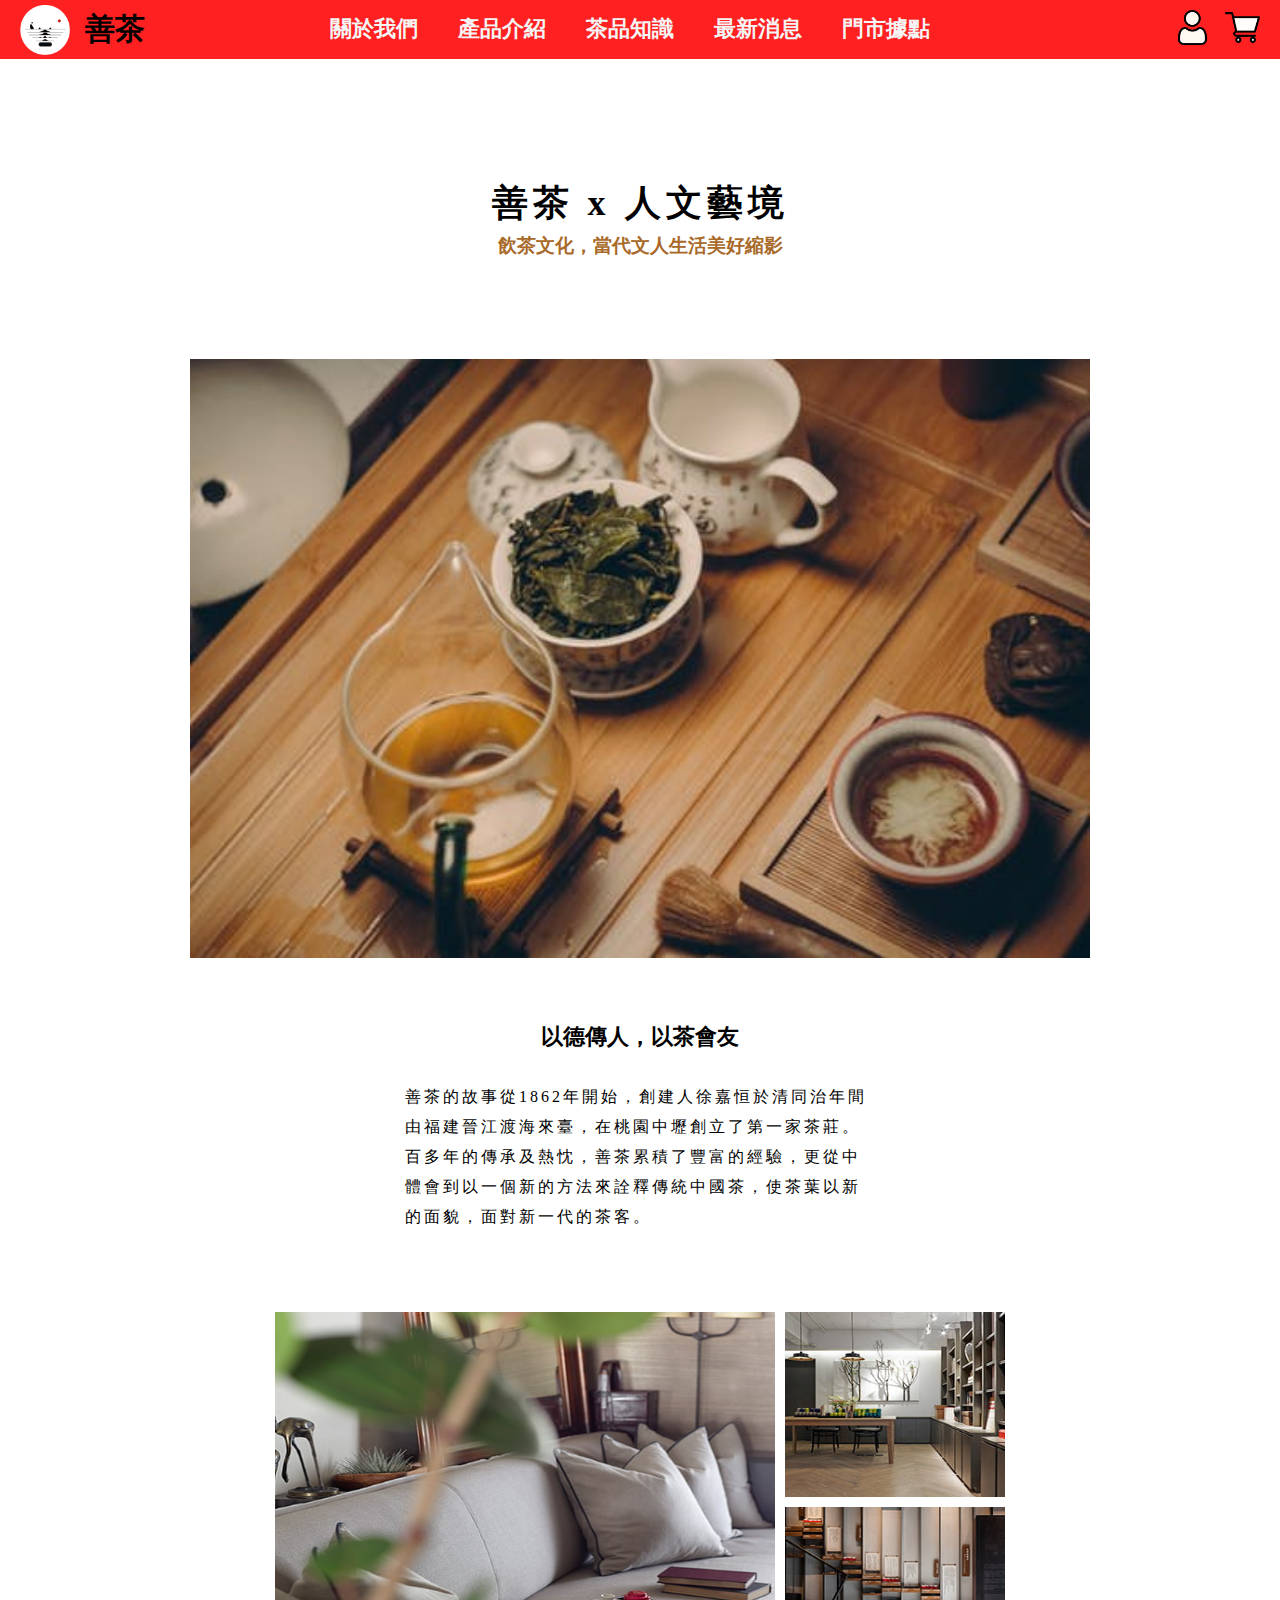
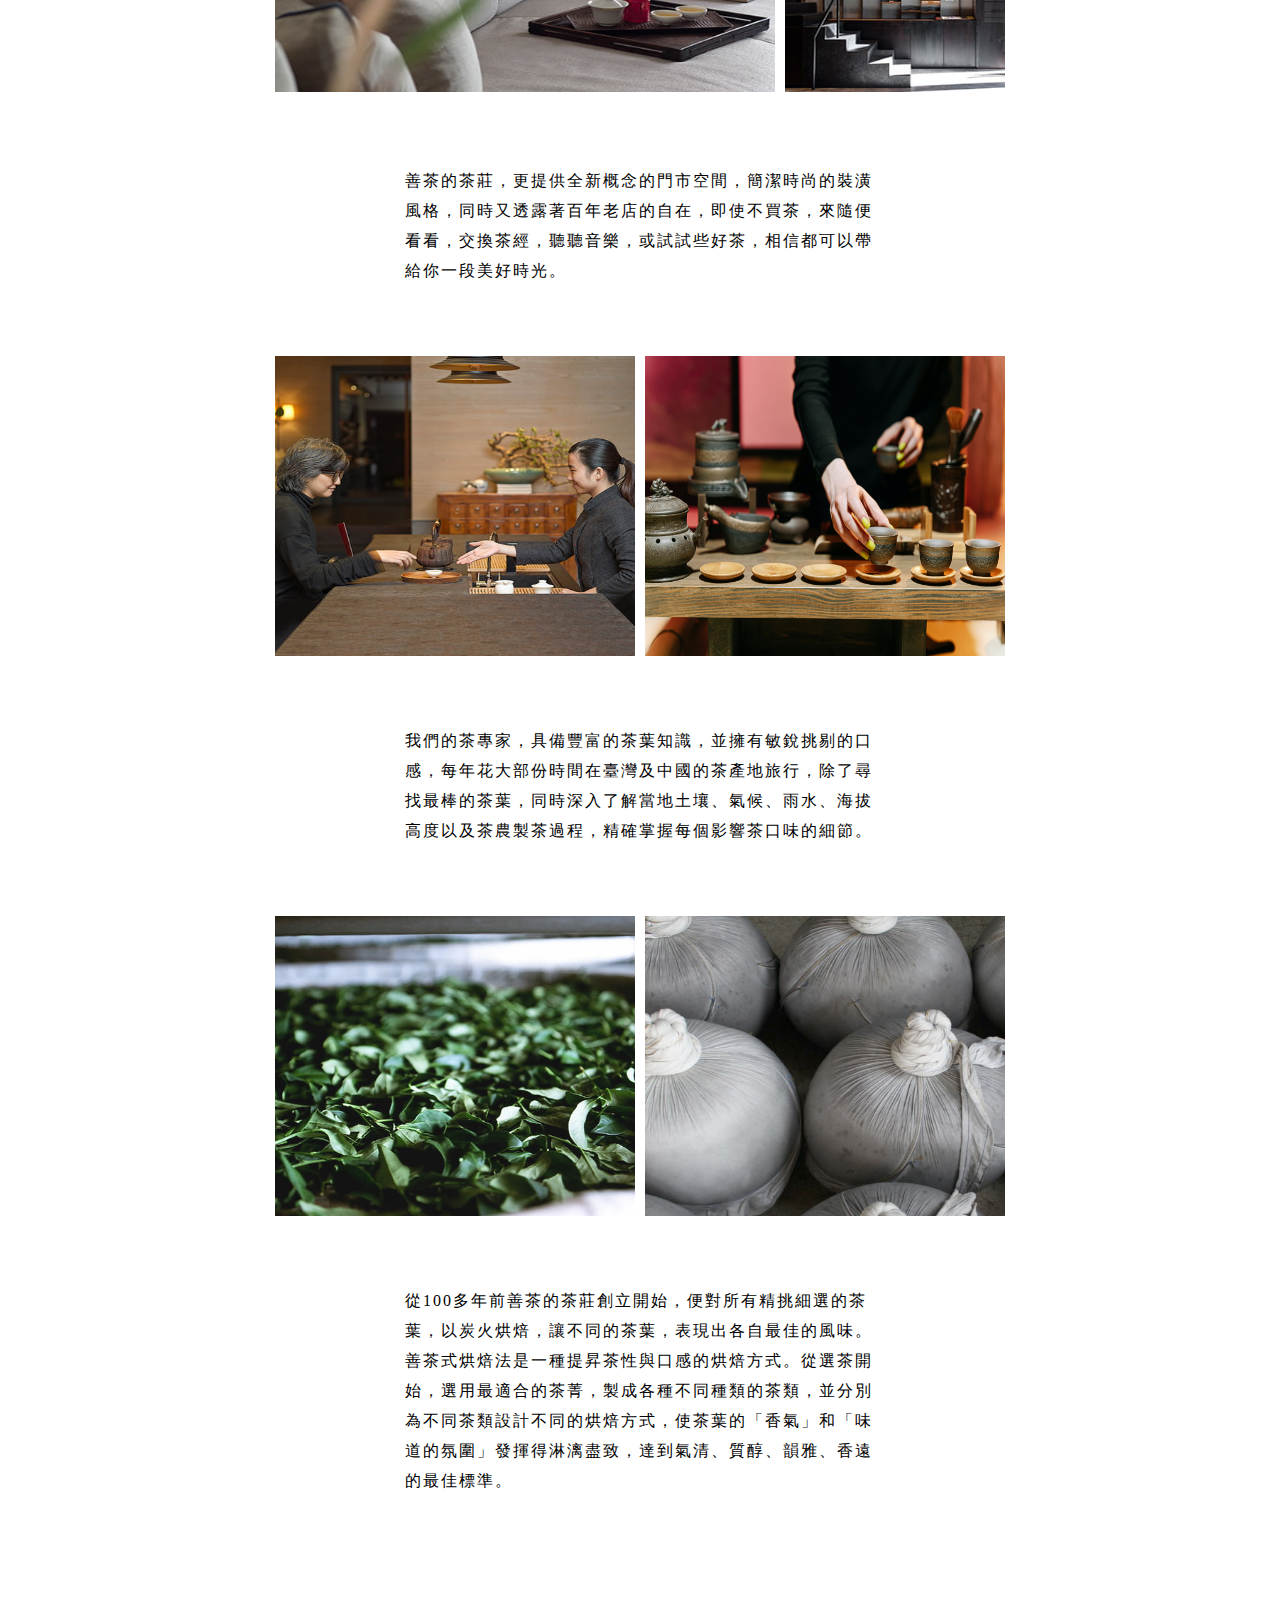
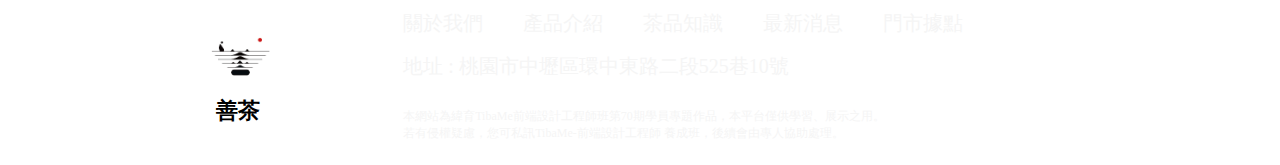
==== about us.html @ 9e565210 "個專" ====
<!DOCTYPE html>
<html lang="en">
<head>
    <meta charset="UTF-8">
    <meta http-equiv="X-UA-Compatible" content="IE=edge">
    <meta name="viewport" content="width=device-width, initial-scale=1.0">
    <title>善茶官方網站 | 關於我們</title>
    <style>
        
        *{
            margin: 0;
            padding: 0;
        }

        .nav_bar{
            color: inherit;
            text-decoration: none;
        }

        .guided{
            display: flex;
            align-items: center;
            justify-content: space-between;
            background-color: rgba(255, 0, 0, 0.87);
        }

        .logo{
            display: flex;
            margin-left: 20px;
            align-items: center;
            gap: 15px;
        }

        .logo > a >img{
            width: 50px;
            padding-top: 5px;
        }

        .logo h1{
            font-family: 標楷體;
            font-size: 30px;
        }

        .guided_list{
            display: flex;
            list-style: none;
            gap: 40px;
            margin-right: 60px;
        }

        .guided_list a{
            color: inherit;
            text-decoration: none;
            color: whitesmoke;
            font-size: 22px;
            font-weight: bold;
            display: block;
            
        }

        .guided_list  a:hover{
            background-color: rgba(0, 0, 0, 0.329);
        }

        .user{
            display: flex;
            margin-right: 20px;
            gap: 15px;
        }
        .user > a > img{
            width: 35px;
        }

        .title > h1{
            font-family: 微軟正黑體;
            font-size: 36px;
            text-align: center;
            margin-top: 120px;
            letter-spacing: 5px;
        }

        .title > h3{
            text-align: center;
            color: rgb(168, 105, 41);
            margin-top: 5px;
        }

        .title_pic{
            text-align: center;
            margin-top: 100px;
        }

        .title_pic > img{
            width: 900px;
        }
   
        .text_about > h3{
            font-size: 22px;
            text-align: center;
            margin-top: 60px;
        }

        .text_about > p{
            width: 470px;
            margin: auto;
            margin-top: 30px;
            line-height: 30px;
            letter-spacing: 3px;
        }

        .storefront_photo{
            display:flex;
            justify-content: center;
            margin-top: 80px;
            
        }

        .storefrontphoto_01 > img{
            width: 500px;
            height: 380px;
        }

        .storefrontphoto_02{
            flex-direction: column;
            display:inline-flex;
            margin-left: 10px;
            gap: 10px;
        }

        .storefrontphoto_02 > img{
            width: 220px;
            height: 185px;
        }

        .text{
            width: 470px;
            margin: auto;
            margin-top: 70px;
            line-height: 30px;
            letter-spacing: 2px;
        }

        .expert{
            display: flex;
            justify-content: center;
            margin-top: 70px;
            gap: 10px;
        }

        .expert > img{
            width: 360px;
            height: 300px;
            
        }

        .tea{
            display: flex;
            justify-content: center;
            margin-top: 70px;
            gap: 10px;
        }

        .tea > img{
            width: 360px;
            height: 300px;
        }

        .footer{
            display: flex;
            background-image: url(背景圖01.jpg);
            margin-top: 80px;
            width: 100%;
        }

        .footer_logo{
            width: 25%;
            text-align: center;
        }

        .footer_logo > img{
            width: 70px;
            margin-top: 13%;
            padding-left: 50%;
        }

        .footer_logo > p{
            font-size: 22px;
            font-family: 標楷體;
            font-weight: bold;
            padding: 5px;
            padding-left: 50%;
        }
        
        .footer_items{
            padding-left: 6.5%;
        }

        .footer_list {
            display: flex;
            list-style: none;
            gap: 40px;
            margin-top: 6%;
        }

        .footer_list a {
            color: inherit;
            text-decoration: none;
            color: whitesmoke;
            font-size: 20px;
            display: block;
        }

        .address{
            color: whitesmoke;
            font-size: 20px;
            margin-top: 3%;
        }

        .note{
            color: whitesmoke;
            font-size: 12px;
            margin-top: 5%;
            margin-bottom: 4%;
        }
    </style>
</head>
<body>
    
    <nav class="nav_bar">
        <ul class="guided">
            <div class="logo">
                <a href="http://127.0.0.1:5500/CFD103-15/home.html"><img src="善茶LOGO.png" alt="logo"></a>
                <h1>善茶</h1>
            </div>
            <div class="guided_list">
                <li><a href="http://127.0.0.1:5500/CFD103-15/about%20us.html">關於我們</a></li>
                <li><a href="http://127.0.0.1:5500/CFD103-15/product.html">產品介紹</a></li>
                <li><a href="http://127.0.0.1:5500/CFD103-15/knowledge.html">茶品知識</a></li>
                <li><a href="http://127.0.0.1:5500/CFD103-15/news.html">最新消息</a></li>
                <li><a href="http://127.0.0.1:5500/CFD103-15/address.html">門市據點</a></li>
            </div>
            <div class="user">
                <a href="http://127.0.0.1:5500/CFD103-15/home.html"><img src="user.png" alt="user"></a>
                <a href="http://127.0.0.1:5500/CFD103-15/home.html"><img src="shopping-car.png" alt="shopping-car"></a>
            </div>
        </ul>
    </nav>

    <div class="title">
        <h1>善茶 x 人文藝境</h1>
        <h3>飲茶文化，當代文人生活美好縮影</h3>
    </div>

    <div class="title_pic">
        <img src="意境照.jpeg" alt="意境照">
    </div>

    <div class="text_about">
        <h3>以德傳人，以茶會友</h3>
        <p>善茶的故事從1862年開始，創建人徐嘉恒於清同治年間由福建晉江渡海來臺，在桃園中壢創立了第一家茶莊。百多年的傳承及熱忱，善茶累積了豐富的經驗，更從中體會到以一個新的方法來詮釋傳統中國茶，使茶葉以新的面貌，面對新一代的茶客。</p>
    </div>

    <div class="storefront_photo">
        <div class="storefrontphoto_01"><img src="店面照01.jpg" alt="店面照01"></div>
        <div class="storefrontphoto_02">
            <img src="店面照02.jpg" alt="店面照02">
            <img src="店面照03.jpg" alt="店面照03">
        </div>
    </div>

    <div class="text"><p>善茶的茶莊，更提供全新概念的門市空間，簡潔時尚的裝潢風格，同時又透露著百年老店的自在，即使不買茶，來隨便看看，交換茶經，聽聽音樂，或試試些好茶，相信都可以帶給你一段美好時光。</p></div>

    <div class="expert">
        <img src="專家.jpg" alt="專家圖">
        <img src="專家01.jpg" alt="專家圖">
    </div>

    <div class="text"><p>我們的茶專家，具備豐富的茶葉知識，並擁有敏銳挑剔的口感，每年花大部份時間在臺灣及中國的茶產地旅行，除了尋找最棒的茶葉，同時深入了解當地土壤、氣候、雨水、海拔高度以及茶農製茶過程，精確掌握每個影響茶口味的細節。
    </p></div>

    <div class="tea">
        <img src="茶葉.jpg" alt="茶葉圖">
        <img src="茶葉01.jpg" alt="茶葉圖">
    </div>

    <div class="text"><p>從100多年前善茶的茶莊創立開始，便對所有精挑細選的茶葉，以炭火烘焙，讓不同的茶葉，表現出各自最佳的風味。善茶式烘焙法是一種提昇茶性與口感的烘焙方式。從選茶開始，選用最適合的茶菁，製成各種不同種類的茶類，並分別為不同茶類設計不同的烘焙方式，使茶葉的「香氣」和「味道的氛圍」發揮得淋漓盡致，達到氣清、質醇、韻雅、香遠的最佳標準。</p></div>

    
    <div class="footer">
        <div class="footer_logo">
            <img src="善茶LOGO.png" alt="LOGO">
            <p>善茶</p>
        </div>

        <div class="footer_items">
            <div class="footer_list">
                <li><a href="http://127.0.0.1:5500/CFD103-15/about%20us.html">關於我們</a></li>
                <li><a href="http://127.0.0.1:5500/CFD103-15/product.html">產品介紹</a></li>
                <li><a href="http://127.0.0.1:5500/CFD103-15/knowledge.html">茶品知識</a></li>
                <li><a href="http://127.0.0.1:5500/CFD103-15/news.html">最新消息</a></li>
                <li><a href="http://127.0.0.1:5500/CFD103-15/address.html">門市據點</a></li>
            </div>
            <div class="address">
                <p>地址 : 桃園市中壢區環中東路二段525巷10號</p>
            </div>
            <div class="note">
                <p>本網站為緯育TibaMe前端設計工程師班第70期學員專題作品，本平台僅供學習、展示之用。<br>若有侵權疑慮，您可私訊TibaMe-前端設計工程師 養成班，後續會由專人協助處理。</p>
            </div>
        </div>

    </div>
</body>
</html>
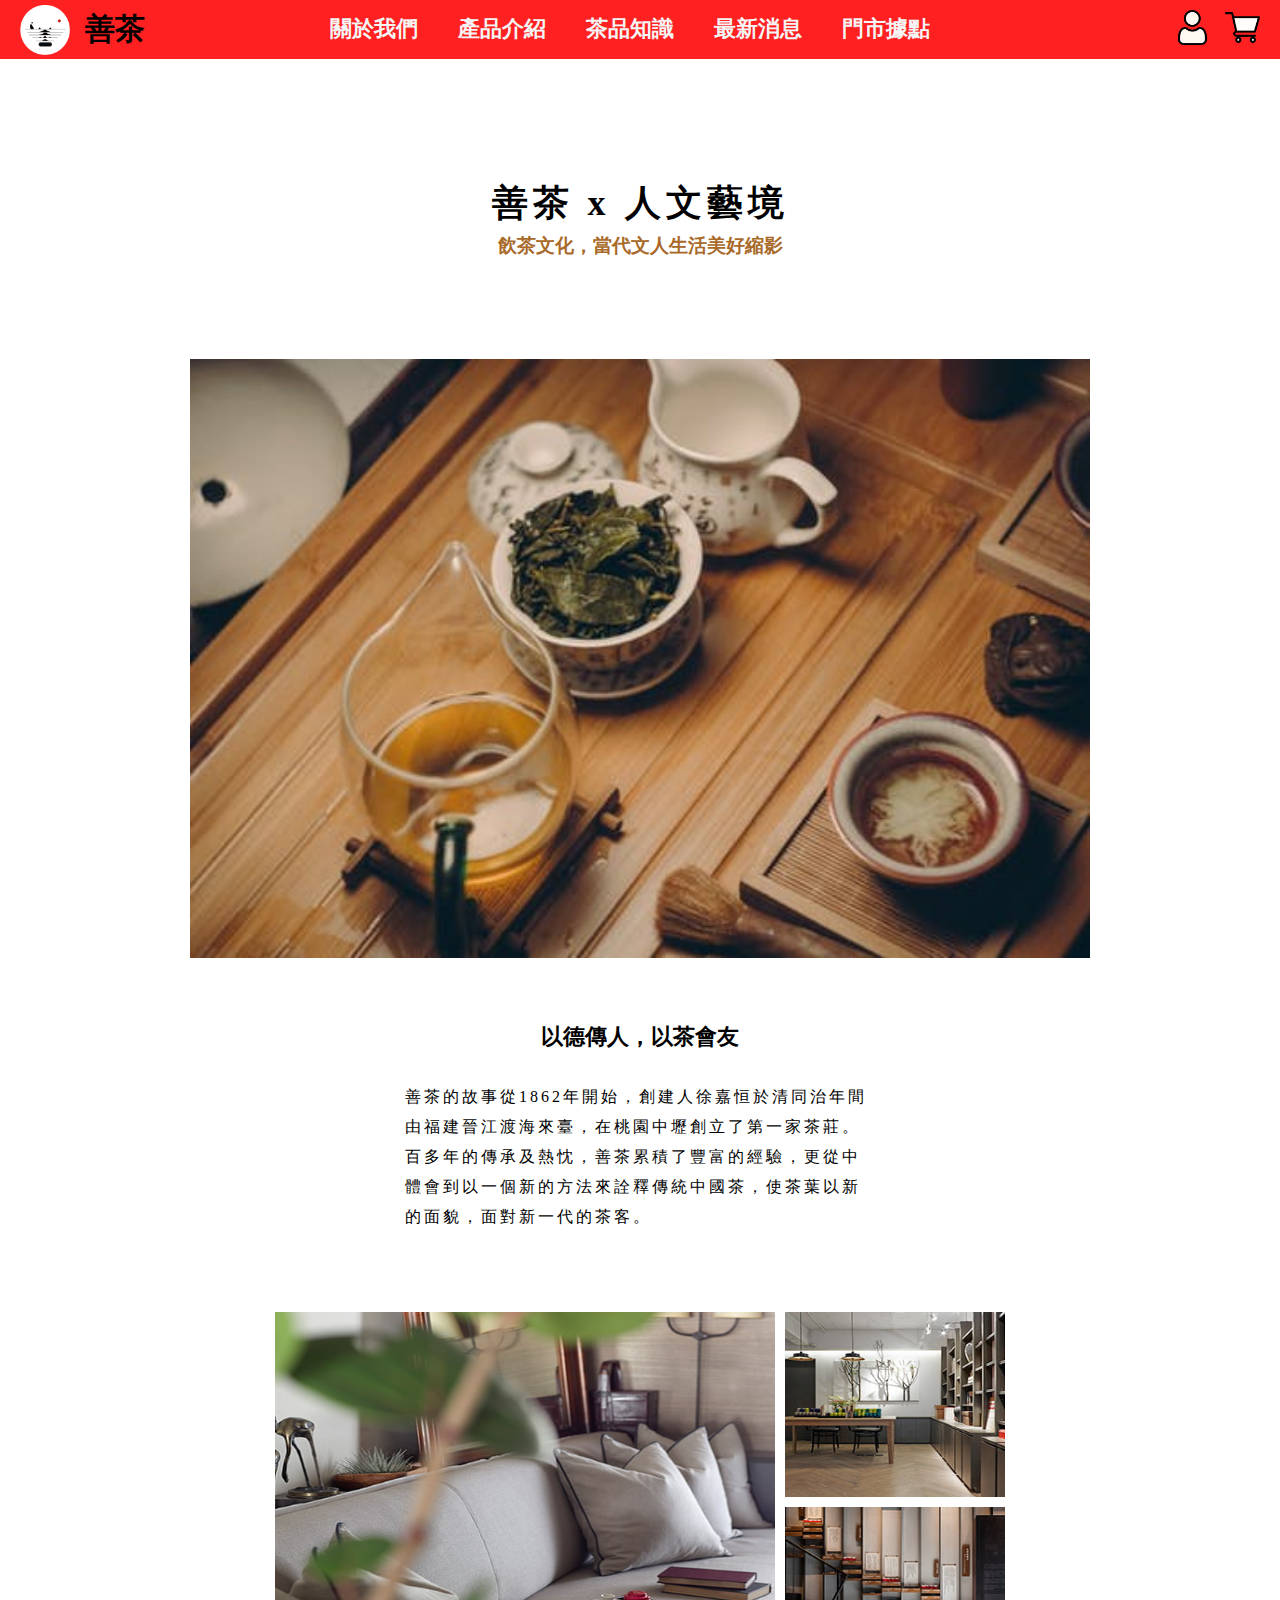
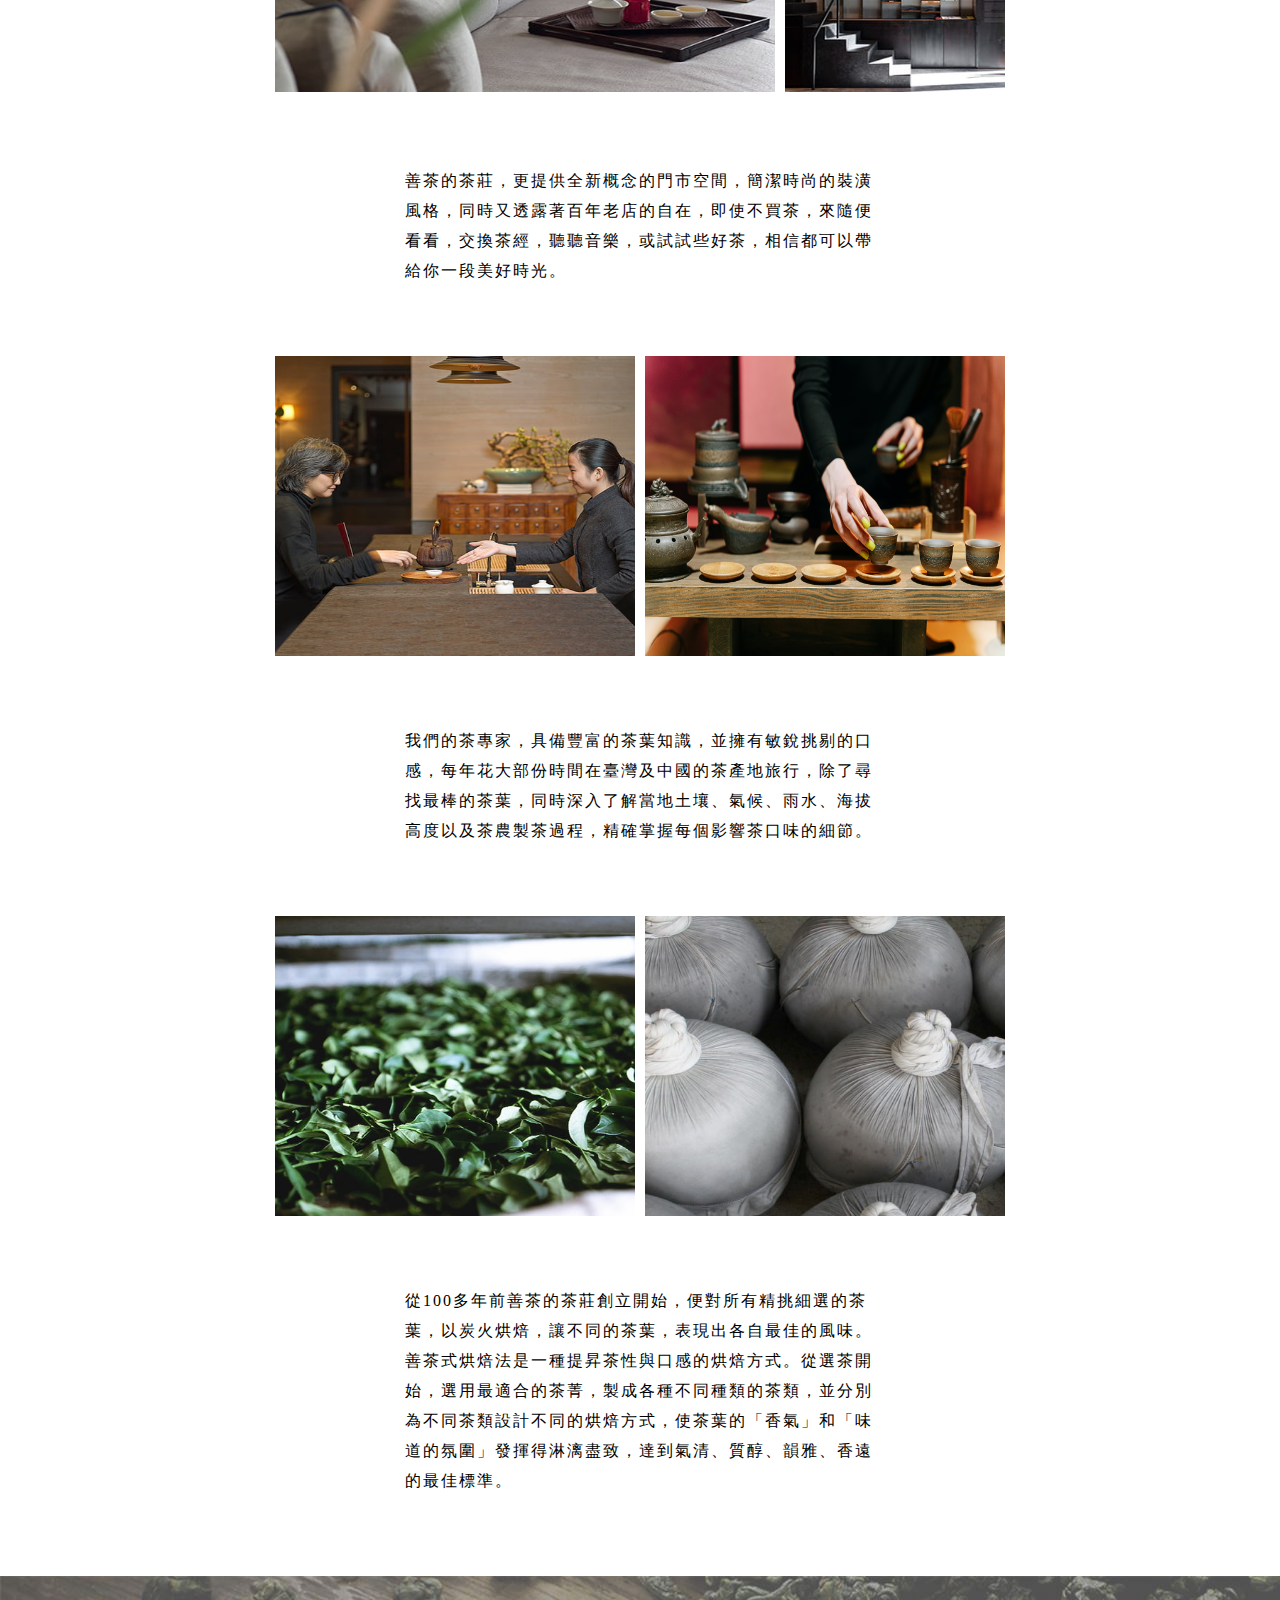
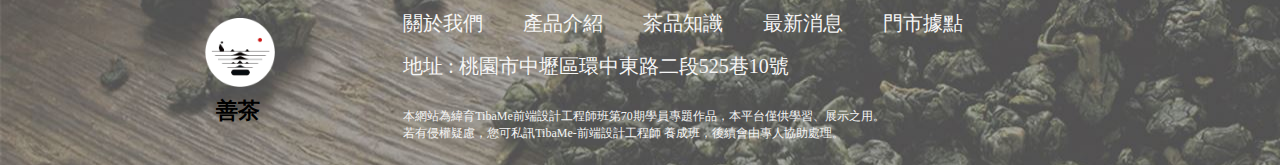
==== commit febf755f: "修改footer圖" ====
--- a/about us.html
+++ b/about us.html
@@ -167,7 +167,7 @@
 
         .footer{
             display: flex;
-            background-image: url(背景圖01.jpg);
+            background-image: url(背景圖01.JPG);
             margin-top: 80px;
             width: 100%;
         }
@@ -229,19 +229,19 @@
     <nav class="nav_bar">
         <ul class="guided">
             <div class="logo">
-                <a href="http://127.0.0.1:5500/CFD103-15/home.html"><img src="善茶LOGO.png" alt="logo"></a>
+                <a href="./home.html"><img src="善茶LOGO.png" alt="logo"></a>
                 <h1>善茶</h1>
             </div>
             <div class="guided_list">
-                <li><a href="http://127.0.0.1:5500/CFD103-15/about%20us.html">關於我們</a></li>
-                <li><a href="http://127.0.0.1:5500/CFD103-15/product.html">產品介紹</a></li>
-                <li><a href="http://127.0.0.1:5500/CFD103-15/knowledge.html">茶品知識</a></li>
-                <li><a href="http://127.0.0.1:5500/CFD103-15/news.html">最新消息</a></li>
-                <li><a href="http://127.0.0.1:5500/CFD103-15/address.html">門市據點</a></li>
+                <li><a href="./about us.html">關於我們</a></li>
+                <li><a href="./product.html">產品介紹</a></li>
+                <li><a href="./knowledge.html">茶品知識</a></li>
+                <li><a href="./news.html">最新消息</a></li>
+                <li><a href="./address.html">門市據點</a></li>
             </div>
             <div class="user">
-                <a href="http://127.0.0.1:5500/CFD103-15/home.html"><img src="user.png" alt="user"></a>
-                <a href="http://127.0.0.1:5500/CFD103-15/home.html"><img src="shopping-car.png" alt="shopping-car"></a>
+                <a href="./home.html"><img src="user.png" alt="user"></a>
+                <a href="./home.html"><img src="shopping-car.png" alt="shopping-car"></a>
             </div>
         </ul>
     </nav>
@@ -294,11 +294,11 @@
 
         <div class="footer_items">
             <div class="footer_list">
-                <li><a href="http://127.0.0.1:5500/CFD103-15/about%20us.html">關於我們</a></li>
-                <li><a href="http://127.0.0.1:5500/CFD103-15/product.html">產品介紹</a></li>
-                <li><a href="http://127.0.0.1:5500/CFD103-15/knowledge.html">茶品知識</a></li>
-                <li><a href="http://127.0.0.1:5500/CFD103-15/news.html">最新消息</a></li>
-                <li><a href="http://127.0.0.1:5500/CFD103-15/address.html">門市據點</a></li>
+                <li><a href="./about us.html">關於我們</a></li>
+                <li><a href="./product.html">產品介紹</a></li>
+                <li><a href="./knowledge.html">茶品知識</a></li>
+                <li><a href="./news.html">最新消息</a></li>
+                <li><a href="./address.html">門市據點</a></li>
             </div>
             <div class="address">
                 <p>地址 : 桃園市中壢區環中東路二段525巷10號</p>
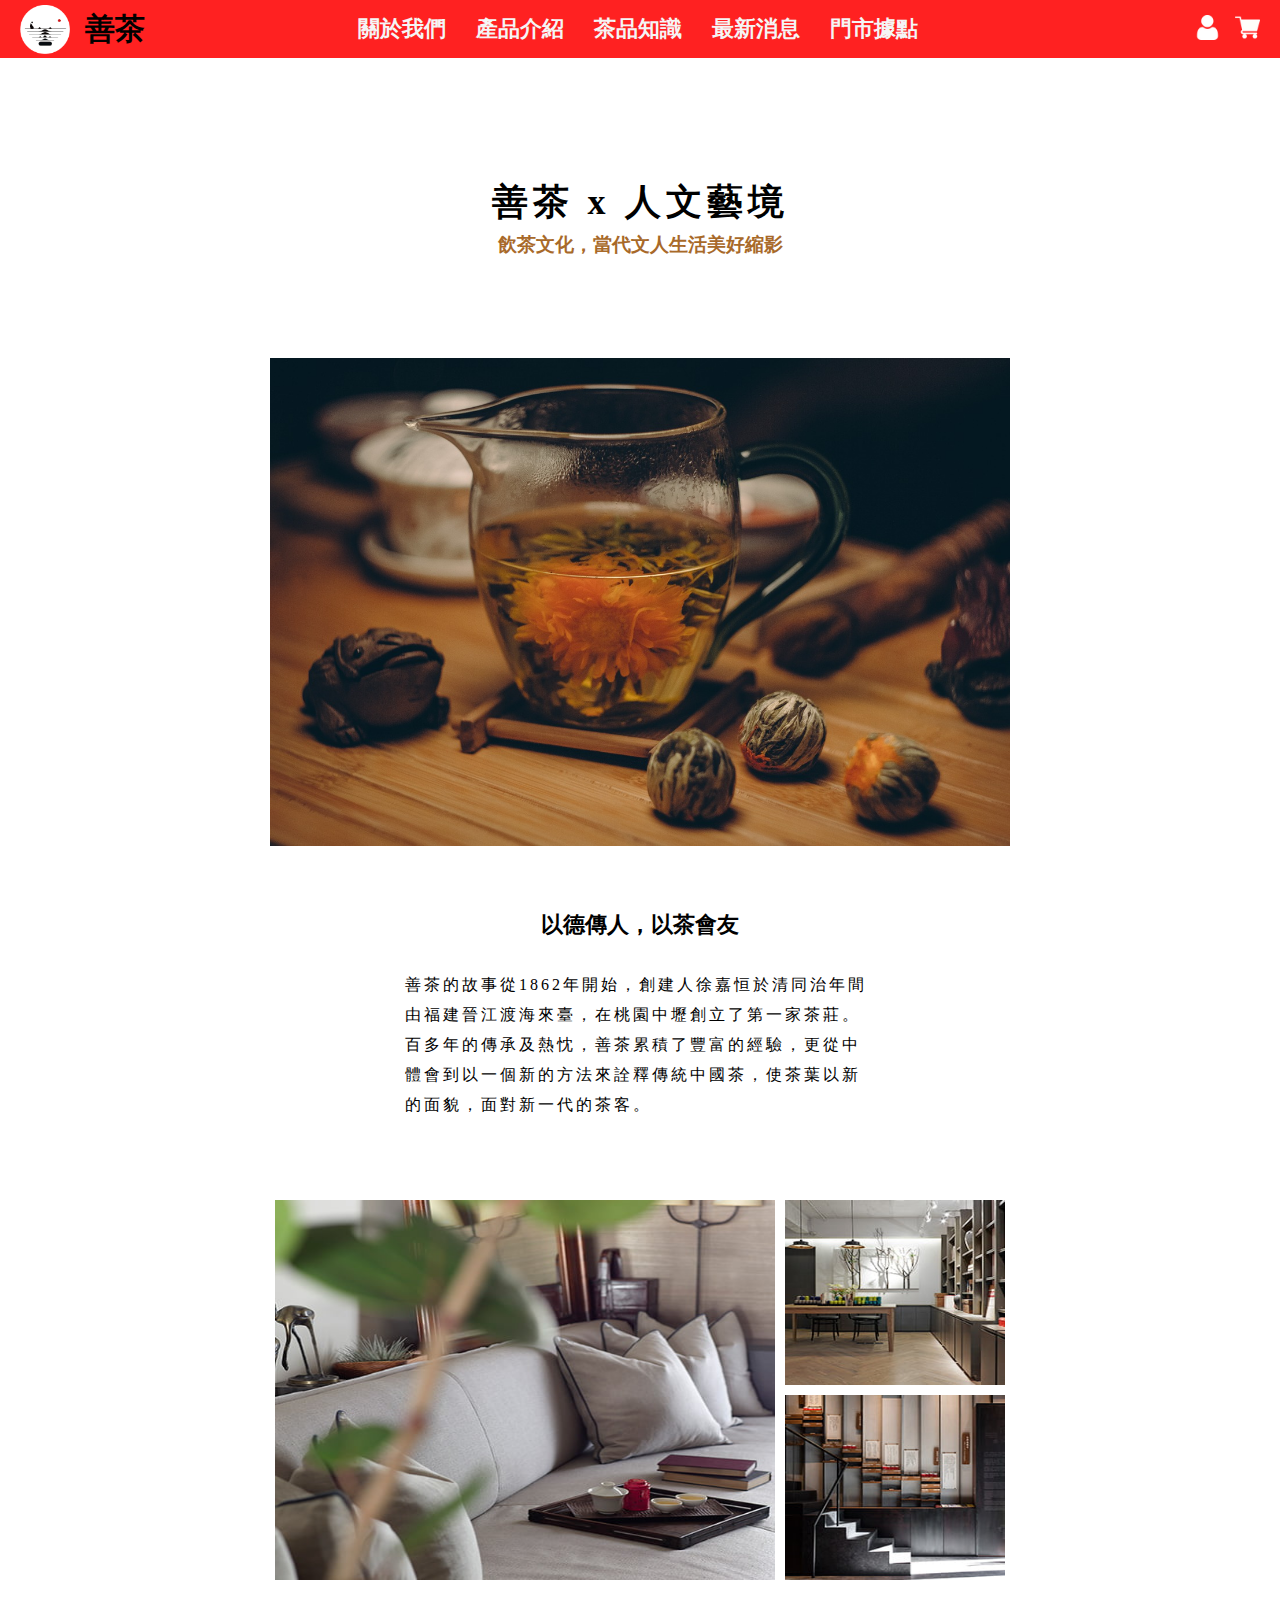
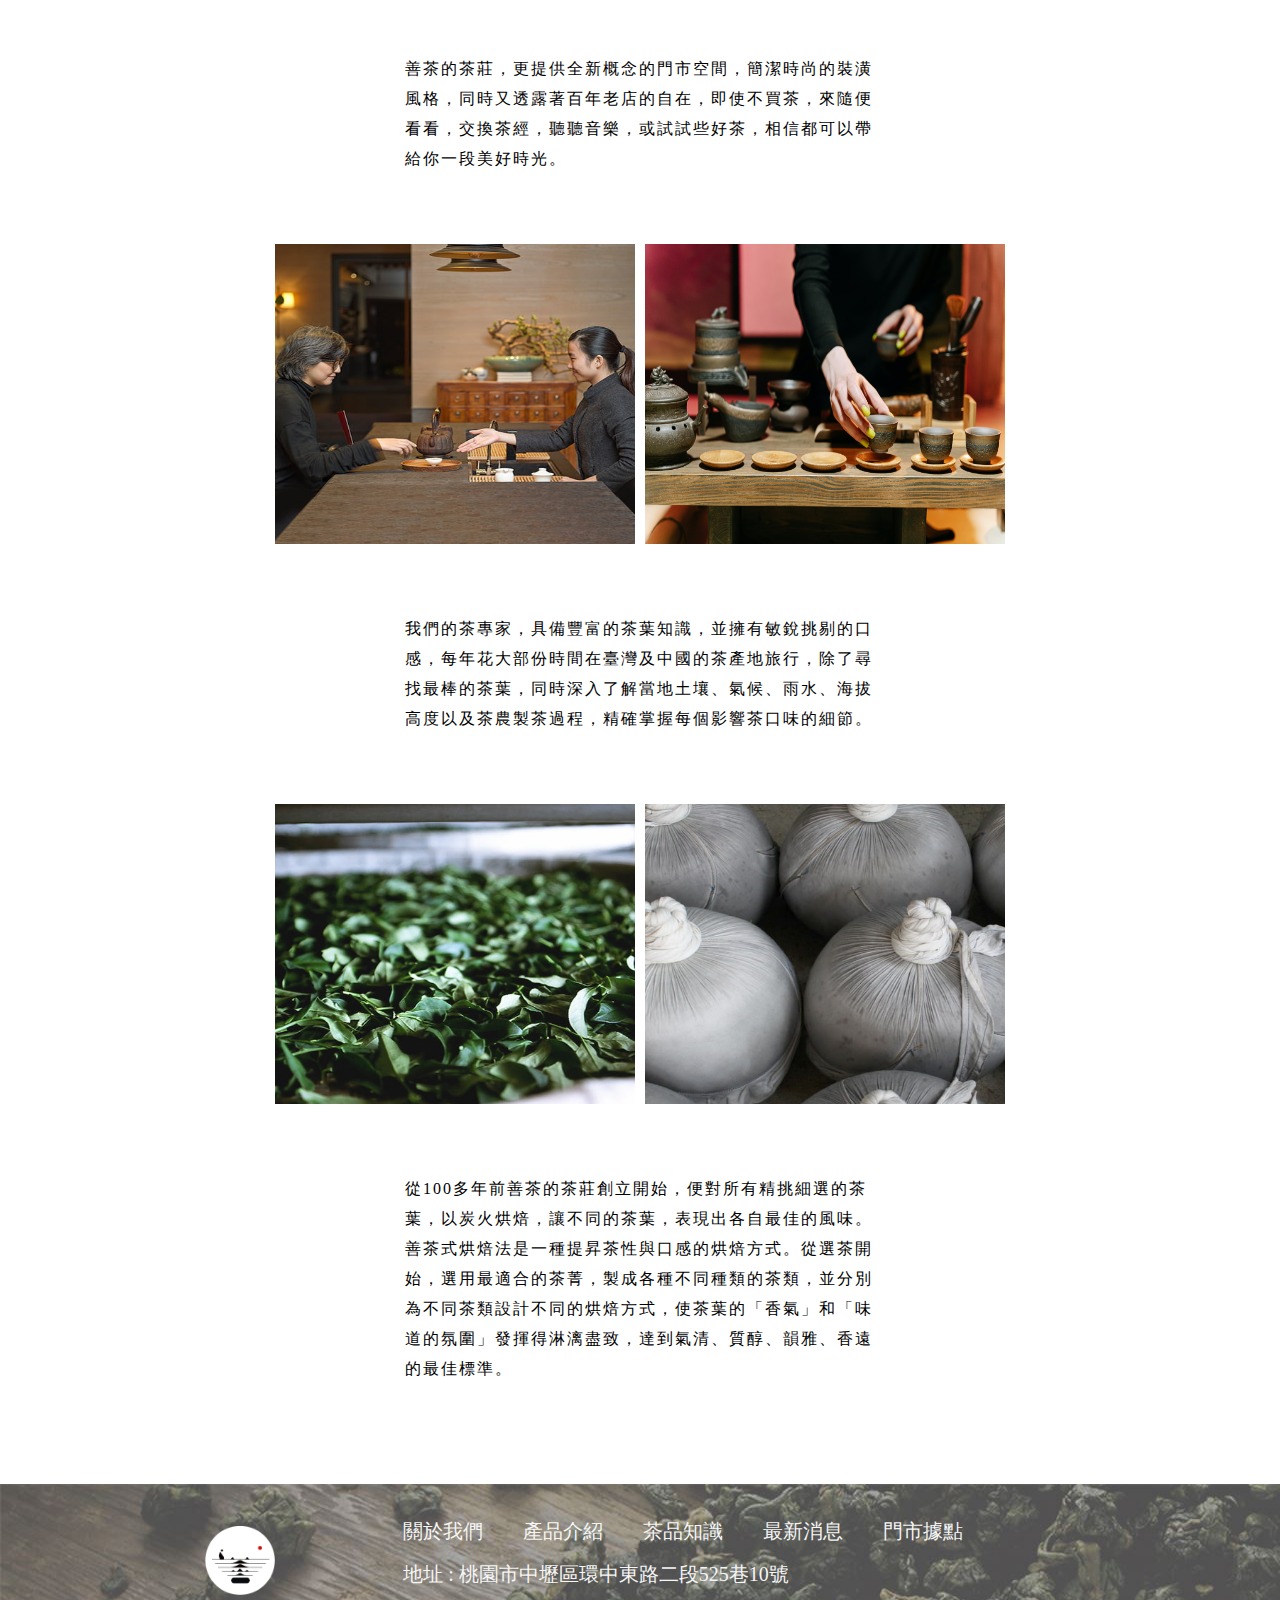
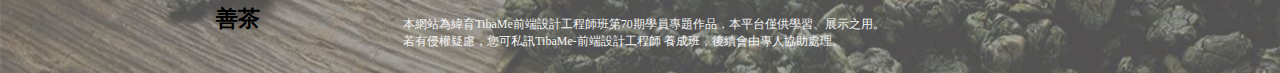
==== commit 42f9bbd6: "最終版" ====
--- a/about us.html
+++ b/about us.html
@@ -5,245 +5,38 @@
     <meta http-equiv="X-UA-Compatible" content="IE=edge">
     <meta name="viewport" content="width=device-width, initial-scale=1.0">
     <title>善茶官方網站 | 關於我們</title>
-    <style>
-        
-        *{
-            margin: 0;
-            padding: 0;
-        }
-
-        .nav_bar{
-            color: inherit;
-            text-decoration: none;
-        }
-
-        .guided{
-            display: flex;
-            align-items: center;
-            justify-content: space-between;
-            background-color: rgba(255, 0, 0, 0.87);
-        }
-
-        .logo{
-            display: flex;
-            margin-left: 20px;
-            align-items: center;
-            gap: 15px;
-        }
-
-        .logo > a >img{
-            width: 50px;
-            padding-top: 5px;
-        }
-
-        .logo h1{
-            font-family: 標楷體;
-            font-size: 30px;
-        }
-
-        .guided_list{
-            display: flex;
-            list-style: none;
-            gap: 40px;
-            margin-right: 60px;
-        }
-
-        .guided_list a{
-            color: inherit;
-            text-decoration: none;
-            color: whitesmoke;
-            font-size: 22px;
-            font-weight: bold;
-            display: block;
-            
-        }
-
-        .guided_list  a:hover{
-            background-color: rgba(0, 0, 0, 0.329);
-        }
-
-        .user{
-            display: flex;
-            margin-right: 20px;
-            gap: 15px;
-        }
-        .user > a > img{
-            width: 35px;
-        }
-
-        .title > h1{
-            font-family: 微軟正黑體;
-            font-size: 36px;
-            text-align: center;
-            margin-top: 120px;
-            letter-spacing: 5px;
-        }
-
-        .title > h3{
-            text-align: center;
-            color: rgb(168, 105, 41);
-            margin-top: 5px;
-        }
-
-        .title_pic{
-            text-align: center;
-            margin-top: 100px;
-        }
-
-        .title_pic > img{
-            width: 900px;
-        }
-   
-        .text_about > h3{
-            font-size: 22px;
-            text-align: center;
-            margin-top: 60px;
-        }
-
-        .text_about > p{
-            width: 470px;
-            margin: auto;
-            margin-top: 30px;
-            line-height: 30px;
-            letter-spacing: 3px;
-        }
-
-        .storefront_photo{
-            display:flex;
-            justify-content: center;
-            margin-top: 80px;
-            
-        }
-
-        .storefrontphoto_01 > img{
-            width: 500px;
-            height: 380px;
-        }
-
-        .storefrontphoto_02{
-            flex-direction: column;
-            display:inline-flex;
-            margin-left: 10px;
-            gap: 10px;
-        }
-
-        .storefrontphoto_02 > img{
-            width: 220px;
-            height: 185px;
-        }
-
-        .text{
-            width: 470px;
-            margin: auto;
-            margin-top: 70px;
-            line-height: 30px;
-            letter-spacing: 2px;
-        }
-
-        .expert{
-            display: flex;
-            justify-content: center;
-            margin-top: 70px;
-            gap: 10px;
-        }
-
-        .expert > img{
-            width: 360px;
-            height: 300px;
-            
-        }
-
-        .tea{
-            display: flex;
-            justify-content: center;
-            margin-top: 70px;
-            gap: 10px;
-        }
-
-        .tea > img{
-            width: 360px;
-            height: 300px;
-        }
-
-        .footer{
-            display: flex;
-            background-image: url(背景圖01.JPG);
-            margin-top: 80px;
-            width: 100%;
-        }
-
-        .footer_logo{
-            width: 25%;
-            text-align: center;
-        }
-
-        .footer_logo > img{
-            width: 70px;
-            margin-top: 13%;
-            padding-left: 50%;
-        }
-
-        .footer_logo > p{
-            font-size: 22px;
-            font-family: 標楷體;
-            font-weight: bold;
-            padding: 5px;
-            padding-left: 50%;
-        }
-        
-        .footer_items{
-            padding-left: 6.5%;
-        }
-
-        .footer_list {
-            display: flex;
-            list-style: none;
-            gap: 40px;
-            margin-top: 6%;
-        }
-
-        .footer_list a {
-            color: inherit;
-            text-decoration: none;
-            color: whitesmoke;
-            font-size: 20px;
-            display: block;
-        }
-
-        .address{
-            color: whitesmoke;
-            font-size: 20px;
-            margin-top: 3%;
-        }
-
-        .note{
-            color: whitesmoke;
-            font-size: 12px;
-            margin-top: 5%;
-            margin-bottom: 4%;
-        }
-    </style>
+    <link rel="stylesheet" href="about.css">
+    <link rel="stylesheet" href="header.css">
 </head>
 <body>
     
-    <nav class="nav_bar">
-        <ul class="guided">
-            <div class="logo">
-                <a href="./home.html"><img src="善茶LOGO.png" alt="logo"></a>
-                <h1>善茶</h1>
-            </div>
-            <div class="guided_list">
-                <li><a href="./about us.html">關於我們</a></li>
-                <li><a href="./product.html">產品介紹</a></li>
-                <li><a href="./knowledge.html">茶品知識</a></li>
-                <li><a href="./news.html">最新消息</a></li>
-                <li><a href="./address.html">門市據點</a></li>
-            </div>
-            <div class="user">
-                <a href="./home.html"><img src="user.png" alt="user"></a>
-                <a href="./home.html"><img src="shopping-car.png" alt="shopping-car"></a>
-            </div>
-        </ul>
+    <input type="checkbox" name="" id="menu-control">
+
+    <nav class="main-header">
+        <div class="logo">
+            <a href="./index.html"><img src="LOGO.png" alt="logo"></a>
+            <h1>善茶</h1>
+        </div>
+
+        <label for="menu-control" class="hb">
+            <span></span>
+            <span></span>
+            <span></span>
+            <p>menu</p>
+        </label>
+
+        <div class="guided_list">
+            <a href="./about us.html">關於我們</a>
+            <a href="./product.html">產品介紹</a>
+            <a href="./knowledge.html">茶品知識</a>
+            <a href="./news.html">最新消息</a>
+            <a href="./address.html">門市據點</a>
+        </div>
+
+        <div class="user">
+            <a href="./index.html"><img src="user.png" alt="user"></a>
+            <a href="./index.html"><img src="shopping-car.png" alt="shopping-car"></a>
+        </div>
     </nav>
 
     <div class="title">
@@ -252,7 +45,7 @@
     </div>
 
     <div class="title_pic">
-        <img src="意境照.jpeg" alt="意境照">
+        <img src="ad_pic_01.jpg" alt="意境照">
     </div>
 
     <div class="text_about">
@@ -261,26 +54,28 @@
     </div>
 
     <div class="storefront_photo">
-        <div class="storefrontphoto_01"><img src="店面照01.jpg" alt="店面照01"></div>
+        <div class="storefrontphoto_01"><img src="storefront_01.jpg" alt="店面照01">
+        </div>
+        
         <div class="storefrontphoto_02">
-            <img src="店面照02.jpg" alt="店面照02">
-            <img src="店面照03.jpg" alt="店面照03">
+            <img src="storefront_02.jpg" alt="店面照02">
+            <img src="storefront_03.jpg" alt="店面照03">
         </div>
     </div>
 
     <div class="text"><p>善茶的茶莊，更提供全新概念的門市空間，簡潔時尚的裝潢風格，同時又透露著百年老店的自在，即使不買茶，來隨便看看，交換茶經，聽聽音樂，或試試些好茶，相信都可以帶給你一段美好時光。</p></div>
 
     <div class="expert">
-        <img src="專家.jpg" alt="專家圖">
-        <img src="專家01.jpg" alt="專家圖">
+        <img src="expert_01.jpg" alt="專家圖">
+        <img src="expert_02.jpg" alt="專家圖">
     </div>
 
     <div class="text"><p>我們的茶專家，具備豐富的茶葉知識，並擁有敏銳挑剔的口感，每年花大部份時間在臺灣及中國的茶產地旅行，除了尋找最棒的茶葉，同時深入了解當地土壤、氣候、雨水、海拔高度以及茶農製茶過程，精確掌握每個影響茶口味的細節。
     </p></div>
 
     <div class="tea">
-        <img src="茶葉.jpg" alt="茶葉圖">
-        <img src="茶葉01.jpg" alt="茶葉圖">
+        <img src="ad_pic_02.jpg" alt="茶葉圖">
+        <img src="ad_pic_03.jpg" alt="茶葉圖">
     </div>
 
     <div class="text"><p>從100多年前善茶的茶莊創立開始，便對所有精挑細選的茶葉，以炭火烘焙，讓不同的茶葉，表現出各自最佳的風味。善茶式烘焙法是一種提昇茶性與口感的烘焙方式。從選茶開始，選用最適合的茶菁，製成各種不同種類的茶類，並分別為不同茶類設計不同的烘焙方式，使茶葉的「香氣」和「味道的氛圍」發揮得淋漓盡致，達到氣清、質醇、韻雅、香遠的最佳標準。</p></div>
@@ -288,7 +83,7 @@
     
     <div class="footer">
         <div class="footer_logo">
-            <img src="善茶LOGO.png" alt="LOGO">
+            <a href="./index.html"><img src="LOGO.png" alt="LOGO"></a>
             <p>善茶</p>
         </div>
 
--- a/about.css
+++ b/about.css
@@ -0,0 +1,268 @@
+*{
+    margin: 0;
+    padding: 0;
+}
+
+
+.title > h1{
+    font-family: 微軟正黑體;
+    font-size: 36px;
+    text-align: center;
+    margin-top: 120px;
+    letter-spacing: 5px;
+}
+
+.title > h3{
+    text-align: center;
+    color: rgb(168, 105, 41);
+    margin-top: 5px;
+}
+
+.title_pic{
+    text-align: center;
+    margin-top: 100px;
+}
+
+.title_pic > img{
+    max-width: 740px;
+}
+
+.text_about > h3{
+    font-size: 22px;
+    text-align: center;
+    margin-top: 60px;
+}
+
+.text_about > p{
+    width: 470px;
+    margin: auto;
+    margin-top: 30px;
+    line-height: 30px;
+    letter-spacing: 3px;
+}
+
+.storefront_photo{
+    display:flex;
+    justify-content: center;
+    margin-top: 80px;
+    
+}
+
+.storefrontphoto_01 > img{
+    width: 500px;
+    height: 380px;
+}
+
+.storefrontphoto_02{
+    flex-direction: column;
+    display:inline-flex;
+    margin-left: 10px;
+    gap: 10px;
+}
+
+.storefrontphoto_02 > img{
+    width: 220px;
+    height: 185px;
+}
+
+.text{
+    width: 470px;
+    margin: auto;
+    margin-top: 70px;
+    line-height: 30px;
+    letter-spacing: 2px;
+}
+
+.expert{
+    display: flex;
+    justify-content: center;
+    margin-top: 70px;
+    gap: 10px;
+}
+
+.expert > img{
+    width: 360px;
+    height: 300px;
+    
+}
+
+.tea{
+    display: flex;
+    justify-content: center;
+    margin-top: 70px;
+    gap: 10px;
+}
+
+.tea > img{
+    width: 360px;
+    height: 300px;
+}
+
+@media screen and (max-width:768px){
+    
+    .title_pic{
+        width: 80%;
+        margin: auto;
+        padding: 40px 0;
+    }
+
+    .title_pic > img{
+        width: 80%;
+    }
+
+    .text_about{
+        width: 80%;
+        margin: auto;
+       
+    }
+
+    .text_about > h3{
+        font-size: 22px;
+        margin-top: 20px;
+    }
+
+    .text_about > p{
+        width: 100%;
+        margin: auto;
+        margin-top: 30px;
+        line-height: 30px;
+        letter-spacing: 3px;
+    }
+
+    .storefront_photo{
+        display:flex;
+        width: 80%;
+        margin: auto;
+    }
+    
+    .storefrontphoto_01{
+        width: 66.666666%;
+        margin-top: 50px;
+    }
+
+    .storefrontphoto_01 > img{
+        width: 100%;
+        height: auto;
+    }
+    
+    .storefrontphoto_02{
+        flex-direction: column;
+        display:inline-flex;
+        margin-left: 10px;
+        margin-top: 50px;
+        width: calc(33.333333% - 10px);
+    }
+    
+    .storefrontphoto_02 > img{
+        width: 100%;
+        height: auto;
+        object-fit: cover;
+    }
+
+
+    
+    .text{
+        width: 80%;
+        margin: auto;
+        padding: 0 0 0 5px;
+        margin-top: 50px;
+        line-height: 30px;
+        letter-spacing: 2px;
+        
+    }
+
+    .expert{
+        display: flex;
+        width: 80%;
+        margin: auto;
+    }
+    
+    .expert > img{
+        width: 48%;
+        margin-top: 50px;
+        height: auto;
+        padding: 0 5px;
+        object-fit: cover;
+    }
+    
+    .tea{
+        display: flex;
+        margin-top: 70px;
+        width: 80%;
+        margin: auto;
+    }
+    
+    .tea > img{
+        width: 48%;
+        margin-top: 50px;
+        height: 45%;
+        padding: 0 5px;
+    }
+
+}
+
+
+@media screen and (max-width:450px){
+
+    .text_about > h3{
+        font-size: 22px;
+        margin-top: 0;
+    }
+
+    .title_pic{
+        width: 90%;
+        margin: auto;
+    }
+
+    .title_pic > img{
+        width: 90%;
+    }
+
+    .storefront_photo{
+        display:flex;
+        width: 80%;
+        margin: auto;
+    }
+    
+    .storefrontphoto_01{
+        width: 66.666666%;
+        margin-top: 50px;
+    }
+
+    .storefrontphoto_01 > img{
+        width: 100%;
+        height: auto;
+    }
+    
+    .storefrontphoto_02{
+        flex-direction: column;
+        display:inline-flex;
+        margin-left: 10px;
+        margin-top: 50px;
+        width: calc(33.333333% - 10px);
+    }
+    
+    .storefrontphoto_02 > img{
+        width: 100%;
+        height: 46%;
+        object-fit: cover;
+        padding-bottom: 10px;
+    }
+
+
+    .expert{
+        display: flex;
+        width: 80%;
+        margin: auto;
+        
+    }
+    
+    .expert > img{
+        width: 48%;
+        margin-top: 50px;
+        height: 22vh;
+        padding: 0 5px;
+        object-fit: cover;
+    }
+
+}
--- a/header.css
+++ b/header.css
@@ -0,0 +1,310 @@
+*{
+    margin: 0;
+    padding: 0;
+}
+
+.main-header{
+    display: flex;
+    align-items: center;
+    justify-content: space-between;
+    background-color: rgba(255, 0, 0, 0.87);
+    height:58px;
+    
+}
+
+.logo{
+    display: flex;
+    margin-left: 20px;
+    align-items: center;
+    gap: 15px;
+}
+
+.logo > a >img{
+    width: 50px;
+    padding-top: 5px;
+}
+
+.logo h1{
+    font-family:cursive;
+    font-size: 30px;
+}
+
+.hb{
+    display: none;
+    
+}
+
+
+.guided_list{
+    display: flex;
+    list-style: none;
+    margin-left: -5%;
+}
+
+.guided_list a{
+    color: inherit;
+    text-decoration: none;
+    color: whitesmoke;
+    font-size: 22px;
+    font-weight: bold;
+    padding: 0 15px;
+    
+}
+
+.guided_list  a:hover{
+    background-color: rgba(0, 0, 0, 0.329);
+
+}
+
+.user{
+    display: flex;
+    margin-right: 20px;
+    gap: 15px;
+}
+.user > a > img{
+    width: 25px;
+}
+
+#menu-control{
+    display: none;
+}
+
+/* -------------------footer */
+
+
+.footer{
+    display: flex;
+    background-image: url(footer_bg.JPG);
+    margin-top: 100px;
+    width: 100%;
+}
+
+.footer_logo{
+    width: 25%;
+    text-align: center;
+}
+
+.footer_logo > a > img{
+    width: 70px;
+    margin-top: 13%;
+    padding-left: 50%;
+}
+
+.footer_logo > p{
+    font-size: 22px;
+    font-family:cursive;
+    font-weight: bold;
+    padding: 5px;
+    padding-left: 50%;
+}
+
+.footer_items{
+    padding-left: 6.5%;
+}
+
+.footer_list {
+    display: flex;
+    list-style: none;
+    gap: 40px;
+    margin-top: 6%;
+}
+
+.footer_list a {
+    color: inherit;
+    text-decoration: none;
+    color: whitesmoke;
+    font-size: 20px;
+    display: block;
+}
+
+.address{
+    color: whitesmoke;
+    font-size: 20px;
+    margin-top: 3%;
+}
+
+.note{
+    color: whitesmoke;
+    font-size: 12px;
+    margin-top: 5%;
+    margin-bottom: 4%;
+}
+
+
+/* -----------------------RWD */
+
+
+
+@media screen and (max-width:768px) {
+    
+    .main-header{
+        justify-content:space-between;
+        position: relative;
+    }
+
+    .hb{
+        width: 58px;
+        height: 58px;
+        background-color:whitesmoke;
+        display: flex;
+        flex-flow: column;
+        align-items: center;
+        justify-content: space-around;
+        vertical-align: middle;
+    }
+
+    .hb span{
+        width: 32px;
+        height: 3px;
+        background-color:black;
+    }
+
+    .hb span:first-child{
+        margin-top: 10px;
+    }
+
+    .hb span:last-child{
+        margin-bottom: 3px;
+    }
+
+    .hb p{
+        font-weight: bold;
+        margin-bottom: 9px;
+        line-height: 7px;
+    }
+
+    .guided_list{
+        position: absolute;
+        background-color:whitesmoke;
+        z-index: 3;
+        top: 100%;
+        left: -50%;
+        display: block;
+        width: 50%;
+        height: calc(100vh - 50px);
+        transition: all 1s;
+    }
+
+    .guided_list a{
+        text-align: center;
+        padding: 30px;
+        color: black;
+        
+    }
+
+    .guided_list a{
+       display: block;
+    }
+
+    .user{
+        display: none;
+    }
+
+    .user a{
+        display: none;
+    }
+
+    #menu-control{
+        display: none;
+    }
+
+    #menu-control:checked ~ .main-header .guided_list{
+        left: 0;
+    }
+
+
+
+
+    .footer{
+        display: flex;
+        background-image: url(footer_bg.JPG);
+        margin-top: 100px;
+        width: 100%;
+    }
+    
+    .footer_logo{
+        display: none;
+    }
+    
+    .footer_items{
+        padding-left: 6.5%;
+    }
+    
+    .footer_list {
+        display: flex;
+        list-style: none;
+        margin-top: 6%;
+        
+    }
+    
+    .footer_list a {
+        color: inherit;
+        text-decoration: none;
+        color: whitesmoke;
+        font-size: 16px;
+        display: block;
+        padding: 0 10px 0 0px;
+        
+    }
+    
+    .address{
+        color: whitesmoke;
+        font-size: 16px;
+        margin-top: 3%;
+    }
+    
+    .note{
+        color: whitesmoke;
+        font-size: 10px;
+        margin-top: 5%;
+        margin-bottom: 4%;
+    }
+
+
+
+}
+
+@media screen and (max-width:450px) {
+    
+    .logo{
+        display: flex;
+        margin-left: 10px;
+        align-items: center;
+    }
+    
+    .logo > a >img{
+        width: 40px;
+        
+    }
+    
+    .logo h1{
+        font-family:cursive;
+        font-size: 24px;
+        padding-left: 10px;
+    }
+
+
+    .footer_list a {
+        color: inherit;
+        text-decoration: none;
+        color: whitesmoke;
+        font-size: 12px;
+        display: block;
+        padding: 0 10px 0 0px;
+        
+    }
+    
+    .address{
+        color: whitesmoke;
+        font-size: 12px;
+        margin-top: 3%;
+    }
+    
+    .note{
+        color: whitesmoke;
+        font-size: 10px;
+        margin-top: 5%;
+        margin-bottom: 4%;
+    }
+
+}